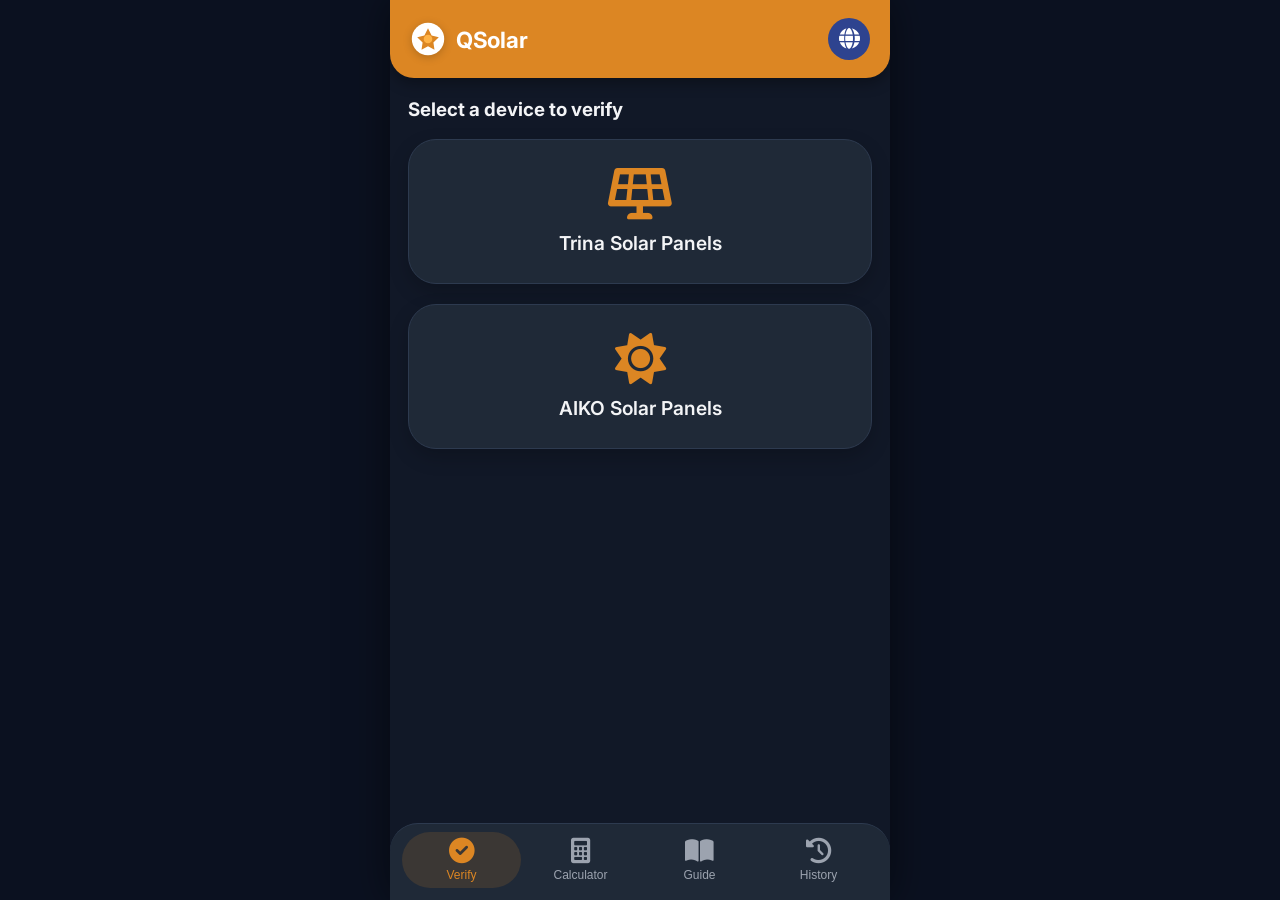
==== index.html @ fd78a42b "calc" ====
<!DOCTYPE html>
<html lang="en">
<head>
    <meta charset="UTF-8">
    <meta name="viewport" content="width=device-width, initial-scale=1.0, viewport-fit=cover, user-scalable=no">
    <title>QSolar | Solar Tools</title>
    <link rel="preconnect" href="https://fonts.googleapis.com">
    <link rel="preconnect" href="https://fonts.gstatic.com" crossorigin>
    <link href="https://fonts.googleapis.com/css2?family=Cairo:wght@400;500;600;700&family=Inter:opsz,wght@14..32,400;14..32,500;14..32,600;14..32,700&display=swap" rel="stylesheet">
    <link rel="stylesheet" href="https://cdnjs.cloudflare.com/ajax/libs/font-awesome/6.0.0-beta3/css/all.min.css">
    <style>
        * {
            margin: 0;
            padding: 0;
            box-sizing: border-box;
        }

        :root {
            --primary: #DC8623;
            --primary-dark: #b56c1c;
            --secondary: #2E438F;
            --secondary-dark: #1f2f63;
            --bg-dark: #0B1120;
            --surface: #111827;
            --surface-light: #1F2937;
            --text-primary: #F3F4F6;
            --text-secondary: #9CA3AF;
            --success: #10B981;
            --danger: #EF4444;
            --warning: #F59E0B;
            --border: #2D3A4F;
            --transition: all 0.2s ease;
        }

        body {
            font-family: 'Inter', sans-serif;
            background: var(--bg-dark);
            color: var(--text-primary);
            min-height: 100vh;
            display: flex;
            align-items: center;
            justify-content: center;
            direction: ltr;
            overflow-x: hidden;
        }

        body.rtl {
            direction: rtl;
            font-family: 'Cairo', sans-serif;
        }

        .app-container {
            width: 100%;
            max-width: 500px;
            margin: 0 auto;
            background: var(--surface);
            min-height: 100vh;
            display: flex;
            flex-direction: column;
            position: relative;
            box-shadow: 0 0 40px rgba(0,0,0,0.5);
            border-radius: 0;
            overflow-x: hidden;
        }

        .header {
            background: var(--primary);
            padding: 18px 20px;
            display: flex;
            justify-content: space-between;
            align-items: center;
            border-bottom-left-radius: 24px;
            border-bottom-right-radius: 24px;
            box-shadow: 0 6px 14px rgba(0,0,0,0.3);
        }

        .logo-area {
            display: flex;
            align-items: center;
            gap: 10px;
        }

        .logo-icon {
            width: 36px;
            height: 36px;
            background-image: url('data:image/svg+xml;utf8,<svg xmlns="http://www.w3.org/2000/svg" viewBox="0 0 100 100"><circle cx="50" cy="50" r="45" fill="%23FFFFFF"/><polygon points="50,20 60,40 80,45 65,60 68,80 50,70 32,80 35,60 20,45 40,40 50,20" fill="%23DC8623"/><circle cx="50" cy="50" r="12" fill="%23FFB347"/></svg>');
            background-size: contain;
            background-repeat: no-repeat;
            filter: drop-shadow(0 2px 4px rgba(0,0,0,0.2));
        }

        .logo-area h1 {
            font-size: 1.4rem;
            font-weight: 700;
            letter-spacing: -0.3px;
            color: white;
        }

        .lang-toggle {
            background: var(--secondary);
            border: none;
            width: 42px;
            height: 42px;
            border-radius: 30px;
            color: white;
            font-size: 1.3rem;
            cursor: pointer;
            transition: var(--transition);
        }

        .lang-toggle:active {
            transform: scale(0.96);
        }

        .main-content {
            flex: 1;
            padding: 20px 18px;
            overflow-y: auto;
            padding-bottom: 80px;
        }

        .view-wrapper {
            animation: slideIn 0.3s cubic-bezier(0.2, 0.9, 0.4, 1.1);
        }

        @keyframes slideIn {
            from {
                opacity: 0;
                transform: translateX(20px);
            }
            to {
                opacity: 1;
                transform: translateX(0);
            }
        }

        body.rtl .view-wrapper {
            animation: slideInRTL 0.3s cubic-bezier(0.2, 0.9, 0.4, 1.1);
        }

        @keyframes slideInRTL {
            from {
                opacity: 0;
                transform: translateX(-20px);
            }
            to {
                opacity: 1;
                transform: translateX(0);
            }
        }

        .bottom-nav {
            position: fixed;
            bottom: 0;
            max-width: 500px;
            width: 100%;
            background: var(--surface-light);
            display: flex;
            justify-content: space-around;
            border-top: 1px solid var(--border);
            padding: 8px 12px 12px;
            z-index: 20;
            border-radius: 28px 28px 0 0;
        }

        .nav-item {
            display: flex;
            flex-direction: column;
            align-items: center;
            gap: 4px;
            background: transparent;
            border: none;
            color: var(--text-secondary);
            font-size: 0.75rem;
            font-weight: 500;
            transition: var(--transition);
            cursor: pointer;
            padding: 6px 12px;
            border-radius: 40px;
            flex: 1;
        }

        .nav-item i {
            font-size: 1.6rem;
        }

        .nav-item.active {
            color: var(--primary);
            background: rgba(220,134,35,0.15);
        }

        .device-grid {
            display: grid;
            grid-template-columns: 1fr;
            gap: 20px;
            margin-top: 10px;
        }

        .device-card {
            background: var(--surface-light);
            border-radius: 28px;
            padding: 28px 16px;
            text-align: center;
            cursor: pointer;
            transition: transform 0.2s, background 0.2s;
            border: 1px solid var(--border);
            box-shadow: 0 8px 20px rgba(0,0,0,0.2);
        }

        .device-card i {
            font-size: 3.2rem;
            color: var(--primary);
            margin-bottom: 12px;
        }

        .device-card span {
            font-size: 1.2rem;
            font-weight: 600;
            display: block;
        }

        .device-card:active {
            transform: scale(0.97);
            background: var(--surface);
        }

        .verification-panel {
            animation: fadeSlide 0.25s ease;
        }

        .back-btn {
            background: transparent;
            border: none;
            color: var(--primary);
            font-size: 1rem;
            font-weight: 600;
            display: inline-flex;
            align-items: center;
            gap: 8px;
            margin-bottom: 20px;
            cursor: pointer;
        }

        .input-group {
            background: var(--surface-light);
            border-radius: 48px;
            padding: 4px 16px;
            display: flex;
            align-items: center;
            gap: 12px;
            margin-bottom: 20px;
            border: 1px solid var(--border);
        }

        .input-group i {
            color: var(--primary);
            font-size: 1.2rem;
        }

        .input-group input {
            background: transparent;
            border: none;
            padding: 14px 0;
            flex: 1;
            color: white;
            font-size: 1rem;
            outline: none;
        }

        .verify-btn {
            border: none;
            width: 100%;
            padding: 14px;
            border-radius: 48px;
            font-weight: bold;
            font-size: 1rem;
            color: white;
            display: flex;
            align-items: center;
            justify-content: center;
            gap: 10px;
            margin-bottom: 20px;
            cursor: pointer;
            transition: 0.2s;
            background: var(--primary);
        }

        .verify-btn:active {
            opacity: 0.8;
            transform: scale(0.98);
        }

        .result-card {
            background: var(--surface-light);
            border-radius: 28px;
            padding: 20px;
            margin-top: 20px;
            border-left: 5px solid var(--success);
            animation: successGlow 0.5s ease-out, fadeUp 0.4s cubic-bezier(0.34, 1.2, 0.64, 1);
            transform-origin: center;
        }

        @keyframes successGlow {
            0% {
                box-shadow: 0 0 0 0 rgba(16, 185, 129, 0.4);
                transform: scale(0.95);
                opacity: 0;
            }
            50% {
                box-shadow: 0 0 0 12px rgba(16, 185, 129, 0.2);
                transform: scale(1.02);
            }
            100% {
                box-shadow: 0 0 0 0 rgba(16, 185, 129, 0);
                transform: scale(1);
                opacity: 1;
            }
        }

        .result-card.warning {
            border-left-color: var(--danger);
            animation: warningShake 0.4s ease-out;
        }

        @keyframes warningShake {
            0%, 100% { transform: translateX(0); }
            25% { transform: translateX(-5px); }
            75% { transform: translateX(5px); }
        }

        .badge {
            display: flex;
            align-items: center;
            gap: 8px;
            font-weight: bold;
            margin-bottom: 12px;
            animation: badgePop 0.3s cubic-bezier(0.34, 1.2, 0.64, 1) 0.2s both;
        }

        @keyframes badgePop {
            from {
                transform: scale(0.8);
                opacity: 0;
            }
            to {
                transform: scale(1);
                opacity: 1;
            }
        }

        .info-row {
            display: flex;
            justify-content: space-between;
            margin: 8px 0;
            font-size: 0.9rem;
            animation: fadeInRow 0.3s ease-out forwards;
            opacity: 0;
            transform: translateY(5px);
        }

        .info-row:nth-child(2) { animation-delay: 0.05s; }
        .info-row:nth-child(3) { animation-delay: 0.1s; }
        .info-row:nth-child(4) { animation-delay: 0.15s; }
        .info-row:nth-child(5) { animation-delay: 0.2s; }

        @keyframes fadeInRow {
            to {
                opacity: 1;
                transform: translateY(0);
            }
        }

        .loader {
            border: 3px solid rgba(220,134,35,0.3);
            border-top: 3px solid var(--primary);
            border-radius: 50%;
            width: 24px;
            height: 24px;
            animation: spin 0.8s linear infinite;
            display: inline-block;
        }

        .toast {
            position: fixed;
            bottom: 90px;
            left: 50%;
            transform: translateX(-50%);
            background: var(--surface-light);
            backdrop-filter: blur(12px);
            color: white;
            padding: 12px 20px;
            border-radius: 60px;
            font-size: 0.85rem;
            z-index: 200;
            max-width: 85%;
            text-align: center;
            pointer-events: none;
            animation: toastSlide 0.3s ease-out;
        }

        @keyframes toastSlide {
            from {
                opacity: 0;
                transform: translateX(-50%) translateY(20px);
            }
            to {
                opacity: 1;
                transform: translateX(-50%) translateY(0);
            }
        }

        .history-list {
            display: flex;
            flex-direction: column;
            gap: 14px;
            margin-top: 15px;
        }

        .history-item {
            background: var(--surface-light);
            border-radius: 20px;
            padding: 12px 16px;
            border-right: 3px solid var(--primary);
            animation: fadeSlide 0.3s ease-out;
        }

        .history-item.failed {
            border-right-color: var(--danger);
            opacity: 0.85;
        }

        .clear-history {
            background: rgba(239,68,68,0.2);
            border: 1px solid var(--danger);
            color: var(--danger);
            padding: 10px;
            border-radius: 40px;
            width: 100%;
            margin-top: 20px;
            font-weight: bold;
            cursor: pointer;
        }

        .guide-placeholder {
            text-align: center;
            padding: 40px 20px;
            background: var(--surface-light);
            border-radius: 32px;
        }

        .calculator-placeholder {
            text-align: center;
            padding: 40px 20px;
            background: var(--surface-light);
            border-radius: 32px;
        }

        @keyframes spin { to { transform: rotate(360deg); } }
        @keyframes fadeSlide { from { opacity: 0; transform: translateY(8px); } to { opacity: 1; transform: translateY(0); } }
        @keyframes fadeUp { from { opacity: 0; transform: translateY(12px); } to { opacity: 1; transform: translateY(0); } }

        body.rtl .info-row { flex-direction: row-reverse; }
        body.rtl .back-btn i { transform: rotate(180deg); }
        .hidden { display: none; }
        
        .processing-overlay {
            position: absolute;
            top: 0;
            left: 0;
            right: 0;
            bottom: 0;
            background: rgba(0,0,0,0.7);
            display: flex;
            align-items: center;
            justify-content: center;
            z-index: 1002;
            flex-direction: column;
            gap: 15px;
        }
        
        .processing-spinner {
            width: 50px;
            height: 50px;
            border: 4px solid var(--primary);
            border-top-color: transparent;
            border-radius: 50%;
            animation: spin 0.8s linear infinite;
        }
        
        .paste-hint {
            font-size: 0.7rem;
            color: var(--text-secondary);
            text-align: center;
            margin-top: 8px;
            margin-bottom: 16px;
        }
    </style>
</head>
<body>
<div class="app-container" id="appContainer">
    <div class="header">
        <div class="logo-area">
            <div class="logo-icon"></div>
            <h1 id="appTitle">SolarEco</h1>
        </div>
        <button class="lang-toggle" id="langToggleBtn"><i class="fas fa-globe"></i></button>
    </div>
    <div class="main-content" id="mainContent">
        <div id="dynamicView" class="view-wrapper"></div>
    </div>
    <div class="bottom-nav" id="bottomNav"></div>
</div>
<script>
    (function(){
        // ==================== TRANSLATIONS (AR/EN) ====================
        const translations = {
            ar: {
                appName: "كيو سولار",
                tabs: [
                    { id: "verify", name: "التحقق", icon: "fas fa-check-circle" },
                    { id: "calculator", name: "الحاسبة", icon: "fas fa-calculator" },
                    { id: "guide", name: "الدليل", icon: "fas fa-book-open" },
                    { id: "history", name: "السجل", icon: "fas fa-history" }
                ],
                devices: [
                    { id: "trina", name: "ألواح ترينا", icon: "fas fa-solar-panel" },
                    { id: "aiko", name: "ألواح AIKO", icon: "fas fa-sun" }
                ],
                backBtn: "رجوع",
                snPlaceholder: "أدخل الرقم التسلسلي / Lot ID",
                verifyButton: "تحقق",
                successMessageTrina: "✓ اللوح أصلي ومعتمد من ترينا",
                successMessageAiko: "✓ اللوح أصلي ومعتمد من AIKO",
                fakeWarningTrina: "⚠ تحذير: هذا اللوح غير أصلي أو غير تابع لشركة ترينا",
                fakeWarningAiko: "⚠ تحذير: هذا اللوح غير أصلي أو غير تابع لشركة AIKO",
                error500: "تم إرسال طلبات كثيرة متتابعة، يرجى المحاولة بعد دقيقة",
                networkError: "حدث خطأ في الاتصال، يرجى المحاولة مرة أخرى",
                loading: "جار التحقق...",
                serialRequired: "الرجاء إدخال الرقم التسلسلي",
                historyEmpty: "لا توجد عمليات تحقق بعد",
                clearHistory: "مسح السجل",
                moduleType: "نوع الوحدة",
                grade: "الدرجة",
                queryTime: "وقت الاستعلام",
                serialNo: "الرقم التسلسلي",
                calculatorMsg: "أداة ذكية لتصميم نظامك الشمسي. اختر أجهزتك، حدد أوقات التشغيل، واحصل على الخيار الصحيح.",
                guideMsg: "📘 دليل الطاقة الشمسية: نصائح حول تركيب الألواح وصيانتها ومطابقة المحولات",
                deviceSelectTitle: "اختر جهازاً للتحقق",
                statusFailed: "❌ غير معتمد",
                statusSuccess: "✓ معتمد",
                pasteHint: "يمكنك لصق الرقم التسلسلي (SN / Lot ID) من الحافظة",
                pmax: "الاستطاعة القصوى (W)",
                voc: "جهد الدائرة المفتوحة (V)",
                isc: "تيار القصر (A)",
                vmp: "جهد القدرة القصوى (V)",
                imp: "تيار القدرة القصوى (A)"
            },
            en: {
                appName: "QSolar",
                tabs: [
                    { id: "verify", name: "Verify", icon: "fas fa-check-circle" },
                    { id: "calculator", name: "Calculator", icon: "fas fa-calculator" },
                    { id: "guide", name: "Guide", icon: "fas fa-book-open" },
                    { id: "history", name: "History", icon: "fas fa-history" }
                ],
                devices: [
                    { id: "trina", name: "Trina Solar Panels", icon: "fas fa-solar-panel" },
                    { id: "aiko", name: "AIKO Solar Panels", icon: "fas fa-sun" }
                ],
                backBtn: "Back",
                snPlaceholder: "Enter Serial Number / Lot ID",
                verifyButton: "Verify",
                successMessageTrina: "✓ Panel is genuine & certified by Trina Solar",
                successMessageAiko: "✓ Panel is genuine & certified by AIKO",
                fakeWarningTrina: "⚠ Warning: This panel is not genuine or not from Trina Solar",
                fakeWarningAiko: "⚠ Warning: This panel is not genuine or not from AIKO",
                error500: "Too many requests, please try again after a minute",
                networkError: "Connection error, please try again",
                loading: "Verifying...",
                serialRequired: "Please enter serial number / Lot ID",
                historyEmpty: "No verification records yet",
                clearHistory: "Clear History",
                moduleType: "Module Type",
                grade: "Grade",
                queryTime: "Query Time",
                serialNo: "Serial No.",
                calculatorMsg: "A smart tool to design your solar system. Choose your devices, set operation times, and get the right solution.",
                guideMsg: "📘 Solar Guide: Installation tips, inverter matching & maintenance",
                deviceSelectTitle: "Select a device to verify",
                statusFailed: "❌ Not Certified",
                statusSuccess: "✓ Certified",
                pasteHint: "You can paste the serial number (SN / Lot ID) from clipboard",
                pmax: "Max Power (W)",
                voc: "Open Circuit Voltage (V)",
                isc: "Short Circuit Current (A)",
                vmp: "Voltage at Pmax (V)",
                imp: "Current at Pmax (A)"
            }
        };

        const tabsConfig = [
            { id: "verify", icon: "fas fa-check-circle", nameAr: "التحقق", nameEn: "Verify" },
            { id: "calculator", icon: "fas fa-calculator", nameAr: "الحاسبة", nameEn: "Calculator" },
            { id: "guide", icon: "fas fa-book-open", nameAr: "الدليل", nameEn: "Guide" },
            { id: "history", icon: "fas fa-history", nameAr: "السجل", nameEn: "History" }
        ];

        const devicesList = [
            { id: "trina", icon: "fas fa-solar-panel", nameAr: "ألواح ترينا", nameEn: "Trina Solar Panels", apiType: "trina" },
            { id: "aiko", icon: "fas fa-sun", nameAr: "ألواح AIKO", nameEn: "AIKO Solar Panels", apiType: "aiko" }
        ];

        let currentLang = "ar";
        let activeTab = "verify";
        let currentDeviceContext = null; // 'trina' or 'aiko'
        let trinaViewState = "deviceList"; // for trina legacy, but we use generic deviceContext now
        let touchStartX = 0;
        let touchEndX = 0;

        function isEmptyValue(value) {
            if(value === null || value === undefined) return true;
            if(typeof value === 'string' && value.trim() === '') return true;
            return false;
        }

        function getLangFromBrowser() {
            const browserLang = navigator.language || navigator.userLanguage;
            if(browserLang.startsWith('ar')) return "ar";
            return "en";
        }

        function loadStoredLang() {
            const stored = localStorage.getItem("app_lang");
            if(stored === "ar" || stored === "en") return stored;
            return getLangFromBrowser();
        }

        function applyDirection() {
            const isRtl = currentLang === "ar";
            document.body.classList.toggle("rtl", isRtl);
            const container = document.getElementById("appContainer");
            if(container) container.style.direction = isRtl ? "rtl" : "ltr";
        }

        function t(key) {
            const dict = translations[currentLang];
            if(!dict) return key;
            return dict[key] || key;
        }

        function updateUITexts() {
            document.getElementById("appTitle").innerText = t("appName");
            renderBottomNav();
            renderCurrentView();
        }

        function switchTabWithAnimation(newTabId) {
            if(newTabId === activeTab) return;
            const viewWrapper = document.querySelector('.view-wrapper');
            if(viewWrapper) {
                viewWrapper.style.animation = 'none';
                viewWrapper.offsetHeight;
                viewWrapper.style.animation = 'slideIn 0.3s cubic-bezier(0.2, 0.9, 0.4, 1.1)';
                if(currentLang === 'ar') {
                    viewWrapper.style.animation = 'slideInRTL 0.3s cubic-bezier(0.2, 0.9, 0.4, 1.1)';
                }
            }
            activeTab = newTabId;
            if(activeTab === "verify") currentDeviceContext = null;
            renderCurrentView();
            renderBottomNav();
        }

        function renderBottomNav() {
            const navContainer = document.getElementById("bottomNav");
            if(!navContainer) return;
            navContainer.innerHTML = "";
            tabsConfig.forEach(tab => {
                const btn = document.createElement("button");
                btn.className = `nav-item ${activeTab === tab.id ? 'active' : ''}`;
                const label = currentLang === "ar" ? tab.nameAr : tab.nameEn;
                btn.innerHTML = `<i class="${tab.icon}"></i><span>${label}</span>`;
                btn.onclick = () => switchTabWithAnimation(tab.id);
                navContainer.appendChild(btn);
            });
        }

        function initSwipeDetection() {
            const mainContent = document.getElementById("mainContent");
            mainContent.addEventListener('touchstart', (e) => {
                touchStartX = e.changedTouches[0].screenX;
            });
            mainContent.addEventListener('touchend', (e) => {
                touchEndX = e.changedTouches[0].screenX;
                const swipeDistance = touchEndX - touchStartX;
                const minSwipeDistance = 50;
                if(Math.abs(swipeDistance) < minSwipeDistance) return;
                const currentIndex = tabsConfig.findIndex(t => t.id === activeTab);
                if(swipeDistance < 0 && currentIndex > 0) {
                    switchTabWithAnimation(tabsConfig[currentIndex - 1].id);
                } else if(swipeDistance > 0 && currentIndex < tabsConfig.length - 1) {
                    switchTabWithAnimation(tabsConfig[currentIndex + 1].id);
                }
            });
        }

        function showToast(message, duration = 3000) {
            let toast = document.querySelector(".toast");
            if(toast) toast.remove();
            const div = document.createElement("div");
            div.className = "toast";
            div.innerText = message;
            document.body.appendChild(div);
            setTimeout(() => div.remove(), duration);
        }

        // ========== AIKO VERIFICATION API ==========
        async function performAikoVerification(lotId) {
            if(!lotId || lotId.trim() === "") {
                showToast(t("serialRequired"));
                return null;
            }
            const resultContainer = document.getElementById("aikoResultArea");
            if(resultContainer) resultContainer.innerHTML = `<div style="text-align:center; padding:20px;"><div class="loader"></div><p>${t("loading")}</p></div>`;
            
            let verificationRecord = {
                deviceType: "AIKO",
                serialNo: lotId.trim(),
                timestamp: Date.now(),
                status: "failed",
                moduleType: null,
                grade: null,
                queryTime: null,
                errorMessage: null,
                extraData: null
            };
            
            try {
                const url = 'https://verify.aikosolar.com/verify/component/getInfo';
                const response = await fetch(url, {
                    method: 'POST',
                    headers: { 'Content-Type': 'application/json' },
                    body: JSON.stringify({ lotId: lotId.trim() })
                });
                
                if(!response.ok) {
                    throw new Error(`HTTP ${response.status}`);
                }
                
                const result = await response.json();
                
                // Success case: code === '200' and data is not null (has componentModel)
                if(result.code === '200' && result.data && result.data.componentModel) {
                    const data = result.data;
                    verificationRecord.status = "success";
                    verificationRecord.moduleType = data.componentModel;
                    verificationRecord.grade = data.grade;
                    verificationRecord.queryTime = new Date().toISOString();
                    verificationRecord.extraData = {
                        pmax: data.pmax,
                        voc: data.voc,
                        isc: data.isc,
                        vmp: data.vmp,
                        imp: data.imp
                    };
                    
                    let extraRows = '';
                    if(data.pmax) extraRows += `<div class="info-row"><span>${t("pmax")}:</span><span>${data.pmax} Wp</span></div>`;
                    if(data.voc) extraRows += `<div class="info-row"><span>${t("voc")}:</span><span>${data.voc} V</span></div>`;
                    if(data.isc) extraRows += `<div class="info-row"><span>${t("isc")}:</span><span>${data.isc} A</span></div>`;
                    if(data.vmp) extraRows += `<div class="info-row"><span>${t("vmp")}:</span><span>${data.vmp} V</span></div>`;
                    if(data.imp) extraRows += `<div class="info-row"><span>${t("imp")}:</span><span>${data.imp} A</span></div>`;
                    
                    const successHtml = `
                        <div class="result-card" style="direction: ${currentLang === 'ar' ? 'rtl' : 'ltr'};">
                            <div class="badge"><i class="fas fa-check-circle" style="color:#10B981;"></i> ${t("successMessageAiko")}</div>
                            <div class="info-row"><span>${t("serialNo")}:</span><span>${lotId.trim()}</span></div>
                            <div class="info-row"><span>${t("moduleType")}:</span><span>${data.componentModel}</span></div>
                            <div class="info-row"><span>${t("grade")}:</span><span>${data.grade || '—'}</span></div>
                            ${extraRows}
                            <div class="info-row"><span>${t("queryTime")}:</span><span>${new Date().toLocaleString()}</span></div>
                        </div>
                    `;
                    if(resultContainer) resultContainer.innerHTML = successHtml;
                    saveToHistory(verificationRecord);
                    return verificationRecord;
                } 
                else {
                    // data is null or code not 200 → fake panel
                    verificationRecord.errorMessage = t("fakeWarningAiko");
                    if(resultContainer) resultContainer.innerHTML = `<div class="result-card warning"><div class="badge"><i class="fas fa-skull-crosswalk"></i> ${t("fakeWarningAiko")}</div></div>`;
                    showToast(t("fakeWarningAiko"));
                    saveToHistory(verificationRecord);
                    return verificationRecord;
                }
            } catch(err) {
                console.error("AIKO verify error", err);
                verificationRecord.errorMessage = t("networkError");
                if(resultContainer) resultContainer.innerHTML = `<div class="result-card warning"><div class="badge"><i class="fas fa-wifi"></i> ${t("networkError")}</div></div>`;
                showToast(t("networkError"));
                saveToHistory(verificationRecord);
                return verificationRecord;
            }
        }
        
        // ========== TRINA VERIFICATION (existing) ==========
        async function performTrinaVerification(sn) {
            if(!sn || sn.trim() === "") {
                showToast(t("serialRequired"));
                return;
            }
            const resultContainer = document.getElementById("trinaResultArea");
            if(resultContainer) resultContainer.innerHTML = `<div style="text-align:center; padding:20px;"><div class="loader"></div><p>${t("loading")}</p></div>`;
            
            let verificationRecord = {
                deviceType: "Trina",
                serialNo: sn.trim(),
                timestamp: Date.now(),
                status: "failed",
                moduleType: null,
                grade: null,
                queryTime: null,
                errorMessage: null
            };
            
            try {
                const response = await fetch(`https://customerserviceapi.trinasolar.com/recaptcha/mes/module/query?sn=${encodeURIComponent(sn)}`);
                if(response.status === 500) {
                    verificationRecord.errorMessage = t("error500");
                    if(resultContainer) resultContainer.innerHTML = `<div class="result-card warning"><div class="badge"><i class="fas fa-exclamation-triangle"></i> ${t("error500")}</div></div>`;
                    showToast(t("error500"));
                    saveToHistory(verificationRecord);
                    return;
                }
                const d = await response.json();
                const data = d.data && d.data[0] ? d.data[0] : {};
                
                if(d.code!==200){
                   verificationRecord.errorMessage = t("networkError");
                    if(resultContainer) resultContainer.innerHTML = `<div class="result-card warning"><div class="badge"><i class="fas fa-wifi"></i> ${t("networkError")}</div></div>`;
                    showToast(t("networkError"));
                    saveToHistory(verificationRecord); 
                    return;
                }
                
                if(d.code === 200 && (!isEmptyValue(data.grade) || !isEmptyValue(data.moduleType))) {
                    verificationRecord.status = "success";
                    verificationRecord.moduleType = data.moduleType;
                    verificationRecord.grade = data.grade;
                    verificationRecord.queryTime = data.queryTime || new Date().toISOString();
                    verificationRecord.serialNo = data.serialNo || sn;
                    
                    const successHtml = `
                        <div class="result-card" style="direction: ${currentLang === 'ar' ? 'rtl' : 'ltr'};">
                            <div class="badge"><i class="fas fa-check-circle" style="color:#10B981;"></i> ${t("successMessageTrina")}</div>
                            <div class="info-row"><span>${t("serialNo")}:</span><span>${data.serialNo || sn}</span></div>
                            <div class="info-row"><span>${t("moduleType")}:</span><span>${data.moduleType}</span></div>
                            <div class="info-row"><span>${t("grade")}:</span><span>${data.grade}</span></div>
                            <div class="info-row"><span>${t("queryTime")}:</span><span>${data.queryTime || new Date().toLocaleString()}</span></div>
                        </div>
                    `;
                    if(resultContainer) resultContainer.innerHTML = successHtml;
                } 
                else {
                    verificationRecord.errorMessage = t("fakeWarningTrina");
                    if(resultContainer) resultContainer.innerHTML = `<div class="result-card warning"><div class="badge"><i class="fas fa-skull-crosswalk"></i> ${t("fakeWarningTrina")}</div></div>`;
                    showToast(t("fakeWarningTrina"));
                }
                saveToHistory(verificationRecord);
            } catch(err) {
                verificationRecord.errorMessage = t("networkError");
                if(resultContainer) resultContainer.innerHTML = `<div class="result-card warning"><div class="badge"><i class="fas fa-wifi"></i> ${t("networkError")}</div></div>`;
                showToast(t("networkError"));
                saveToHistory(verificationRecord);
            }
        }
        
        // Generic handler based on device context
        function handleVerification(deviceId, inputValue) {
            if(deviceId === "trina") {
                performTrinaVerification(inputValue);
            } else if(deviceId === "aiko") {
                performAikoVerification(inputValue);
            }
        }
        
        function saveToHistory(record) {
            let history = JSON.parse(localStorage.getItem("solar_history") || "[]");
            history.unshift(record);
            if(history.length > 20) history = history.slice(0,20);
            localStorage.setItem("solar_history", JSON.stringify(history));
        }

        function renderHistoryView(container) {
            let history = JSON.parse(localStorage.getItem("solar_history") || "[]");
            let html = `<h3>${currentLang === 'ar' ? 'سجل التحقق' : 'Verification History'}</h3>`;
            if(history.length === 0) {
                html += `<div class="guide-placeholder" style="margin-top:20px;"><i class="fas fa-database"></i><p>${t("historyEmpty")}</p></div>`;
            } else {
                html += `<div class="history-list">`;
                history.forEach(item => {
                    const date = new Date(item.timestamp).toLocaleString(currentLang === 'ar' ? 'ar-EG' : 'en-US');
                    const isSuccess = item.status === "success";
                    const statusText = isSuccess ? t("statusSuccess") : t("statusFailed");
                    const statusIcon = isSuccess ? '<i class="fas fa-check-circle" style="color:var(--success);"></i>' : '<i class="fas fa-times-circle" style="color:var(--danger);"></i>';
                    const failedClass = isSuccess ? '' : 'failed';
                    
                    html += `
                        <div class="history-item ${failedClass}">
                            <div>${statusIcon} <strong>${item.deviceType}</strong> <span style="float: ${currentLang === 'ar' ? 'left' : 'right'};">${statusText}</span></div>
                            <div><small>${t("serialNo")}: ${item.serialNo}</small></div>
                            ${item.moduleType ? `<div><small>${t("moduleType")}: ${item.moduleType}</small></div>` : ''}
                            ${item.grade ? `<div><small>${t("grade")}: ${item.grade}</small></div>` : ''}
                            ${item.errorMessage ? `<div><small style="color:var(--danger);">${item.errorMessage}</small></div>` : ''}
                            <div><small>${date}</small></div>
                        </div>
                    `;
                });
                html += `</div><button id="clearHistoryBtn" class="clear-history"><i class="fas fa-trash-alt"></i> ${t("clearHistory")}</button>`;
            }
            container.innerHTML = html;
            const clearBtn = document.getElementById("clearHistoryBtn");
            if(clearBtn) clearBtn.addEventListener("click", () => {
                localStorage.removeItem("solar_history");
                renderHistoryView(container);
                showToast(currentLang === "ar" ? "تم مسح السجل" : "History cleared");
            });
        }
        
        function renderDeviceList(container) {
            const title = t("deviceSelectTitle");
            let html = `<h3 style="margin-bottom: 18px;">${title}</h3><div class="device-grid">`;
            devicesList.forEach(dev => {
                const devName = currentLang === "ar" ? dev.nameAr : dev.nameEn;
                html += `
                    <div class="device-card" data-device="${dev.id}">
                        <i class="${dev.icon}"></i>
                        <span>${devName}</span>
                    </div>
                `;
            });
            html += `</div>`;
            container.innerHTML = html;
            container.querySelectorAll(".device-card").forEach(card => {
                card.addEventListener("click", (e) => {
                    const deviceId = card.getAttribute("data-device");
                    if(deviceId === "trina" || deviceId === "aiko") {
                        currentDeviceContext = deviceId;
                        renderVerificationForm(container, deviceId);
                    } else {
                        showToast("Coming soon", 1200);
                    }
                });
            });
        }
        
        function renderVerificationForm(container, deviceId) {
            const isTrina = deviceId === "trina";
            const deviceName = isTrina ? (currentLang === "ar" ? "ترينا" : "Trina") : "AIKO";
            const placeholderHint = t("snPlaceholder");
            const formHtml = `
                <button class="back-btn" id="backToDevicesBtn"><i class="fas fa-arrow-left"></i> ${t("backBtn")}</button>
                <div class="verification-panel">
                    <div class="input-group">
                        <i class="fas fa-barcode"></i>
                        <input type="text" id="serialNumberInput" placeholder="${placeholderHint}" autocomplete="off">
                    </div>
                    <div class="paste-hint"><i class="fas fa-paste"></i> ${t("pasteHint")}</div>
                    <button class="verify-btn" id="manualVerifyBtn"><i class="fas fa-shield-alt"></i> ${t("verifyButton")}</button>
                    <div id="${deviceId}ResultArea"></div>
                </div>
            `;
            container.innerHTML = formHtml;
            document.getElementById("backToDevicesBtn").addEventListener("click", () => {
                currentDeviceContext = null;
                renderCurrentView();
            });
            const snInput = document.getElementById("serialNumberInput");
            document.getElementById("manualVerifyBtn").addEventListener("click", () => {
                const val = snInput.value.trim();
                if(!val) { showToast(t("serialRequired")); return; }
                handleVerification(deviceId, val);
            });
            snInput.addEventListener("paste", () => { /* just for UX, no auto verify */ });
        }
        
        function renderCurrentView() {
            const viewContainer = document.getElementById("dynamicView");
            if(!viewContainer) return;
            viewContainer.classList.add('view-wrapper');
            if(activeTab === "verify") {
                if(currentDeviceContext) {
                    renderVerificationForm(viewContainer, currentDeviceContext);
                } else {
                    renderDeviceList(viewContainer);
                }
            } else if(activeTab === "calculator") {
                viewContainer.innerHTML = `
                 <a href="solar-designer.html" class="btn-primary" style="display: inline-block; padding: 14px 32px; text-decoration: none; color:unset; ">
                <div class="calculator-placeholder"><i class="fas fa-calculator" style="font-size: 48px; color: var(--primary); margin-bottom: 16px; display: block;"></i><p style="font-size:16px">${t("calculatorMsg")}</p>
                    </div></a>`;
            } else if(activeTab === "guide") {
                viewContainer.innerHTML = `<div class="guide-placeholder"><i class="fas fa-leaf" style="font-size: 48px; color: var(--primary); margin-bottom: 16px;"></i><p>${t("guideMsg")}</p><p style="margin-top:12px; font-size:0.85rem;">🔋 Trina Solar | AIKO | Longi references</p></div>`;
            } else if(activeTab === "history") {
                renderHistoryView(viewContainer);
            }
        }
        
        function setLanguage(lang) {
            currentLang = lang;
            localStorage.setItem("app_lang", lang);
            applyDirection();
            updateUITexts();
        }
        
        document.getElementById("langToggleBtn").addEventListener("click", () => {
            const newLang = currentLang === "ar" ? "en" : "ar";
            setLanguage(newLang);
        });
        
        currentLang = loadStoredLang();
        applyDirection();
        renderBottomNav();
        renderCurrentView();
        setLanguage(currentLang);
        initSwipeDetection();
    })();
</script>
</body>
</html>
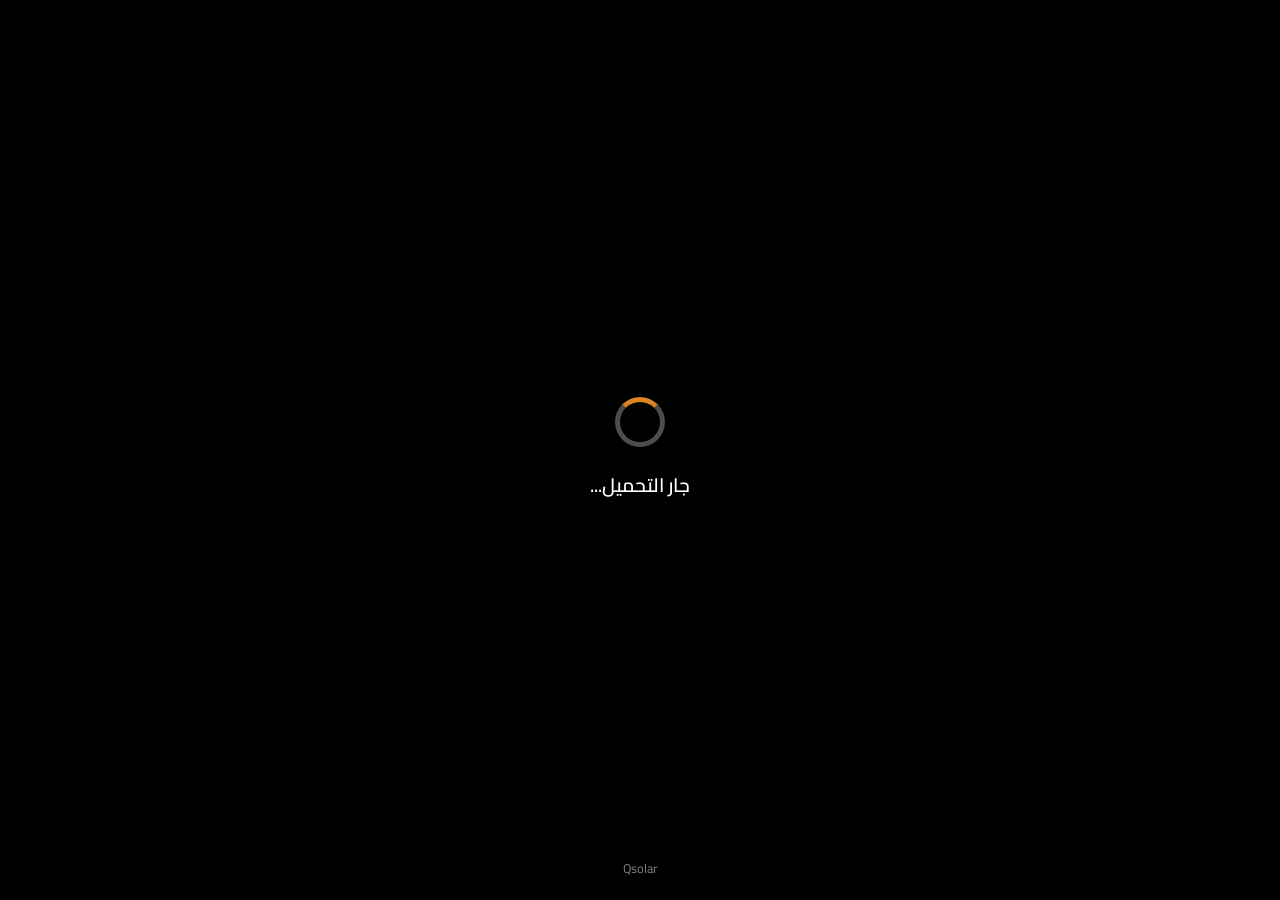
==== commit 3264ee1b: "pwa" ====
--- a/index.html
+++ b/index.html
@@ -1,13 +1,10 @@
 <!DOCTYPE html>
-<html lang="en">
+<html lang="ar" dir="rtl">
 <head>
     <meta charset="UTF-8">
-    <meta name="viewport" content="width=device-width, initial-scale=1.0, viewport-fit=cover, user-scalable=no">
-    <title>QSolar | Solar Tools</title>
-    <link rel="preconnect" href="https://fonts.googleapis.com">
-    <link rel="preconnect" href="https://fonts.gstatic.com" crossorigin>
-    <link href="https://fonts.googleapis.com/css2?family=Cairo:wght@400;500;600;700&family=Inter:opsz,wght@14..32,400;14..32,500;14..32,600;14..32,700&display=swap" rel="stylesheet">
-    <link rel="stylesheet" href="https://cdnjs.cloudflare.com/ajax/libs/font-awesome/6.0.0-beta3/css/all.min.css">
+    <meta name="viewport" content="width=device-width, initial-scale=1.0, maximum-scale=1.0, user-scalable=no">
+    <title>QSolar</title>
+    <link rel="icon" type="image/x-icon" href="/1774361357592.png">
     <style>
         * {
             margin: 0;
@@ -15,1016 +12,370 @@
             box-sizing: border-box;
         }
 
-        :root {
-            --primary: #DC8623;
-            --primary-dark: #b56c1c;
-            --secondary: #2E438F;
-            --secondary-dark: #1f2f63;
-            --bg-dark: #0B1120;
-            --surface: #111827;
-            --surface-light: #1F2937;
-            --text-primary: #F3F4F6;
-            --text-secondary: #9CA3AF;
-            --success: #10B981;
-            --danger: #EF4444;
-            --warning: #F59E0B;
-            --border: #2D3A4F;
-            --transition: all 0.2s ease;
-        }
-
         body {
-            font-family: 'Inter', sans-serif;
-            background: var(--bg-dark);
-            color: var(--text-primary);
-            min-height: 100vh;
-            display: flex;
-            align-items: center;
-            justify-content: center;
-            direction: ltr;
-            overflow-x: hidden;
-        }
-
-        body.rtl {
-            direction: rtl;
-            font-family: 'Cairo', sans-serif;
-        }
-
-        .app-container {
-            width: 100%;
-            max-width: 500px;
-            margin: 0 auto;
-            background: var(--surface);
-            min-height: 100vh;
-            display: flex;
-            flex-direction: column;
-            position: relative;
-            box-shadow: 0 0 40px rgba(0,0,0,0.5);
-            border-radius: 0;
-            overflow-x: hidden;
-        }
-
-        .header {
-            background: var(--primary);
-            padding: 18px 20px;
-            display: flex;
-            justify-content: space-between;
-            align-items: center;
-            border-bottom-left-radius: 24px;
-            border-bottom-right-radius: 24px;
-            box-shadow: 0 6px 14px rgba(0,0,0,0.3);
-        }
-
-        .logo-area {
-            display: flex;
-            align-items: center;
-            gap: 10px;
-        }
-
-        .logo-icon {
-            width: 36px;
-            height: 36px;
-            background-image: url('data:image/svg+xml;utf8,<svg xmlns="http://www.w3.org/2000/svg" viewBox="0 0 100 100"><circle cx="50" cy="50" r="45" fill="%23FFFFFF"/><polygon points="50,20 60,40 80,45 65,60 68,80 50,70 32,80 35,60 20,45 40,40 50,20" fill="%23DC8623"/><circle cx="50" cy="50" r="12" fill="%23FFB347"/></svg>');
-            background-size: contain;
-            background-repeat: no-repeat;
-            filter: drop-shadow(0 2px 4px rgba(0,0,0,0.2));
-        }
-
-        .logo-area h1 {
-            font-size: 1.4rem;
-            font-weight: 700;
-            letter-spacing: -0.3px;
-            color: white;
-        }
-
-        .lang-toggle {
-            background: var(--secondary);
-            border: none;
-            width: 42px;
-            height: 42px;
-            border-radius: 30px;
-            color: white;
-            font-size: 1.3rem;
-            cursor: pointer;
-            transition: var(--transition);
-        }
-
-        .lang-toggle:active {
-            transform: scale(0.96);
-        }
-
-        .main-content {
-            flex: 1;
-            padding: 20px 18px;
-            overflow-y: auto;
-            padding-bottom: 80px;
-        }
-
-        .view-wrapper {
-            animation: slideIn 0.3s cubic-bezier(0.2, 0.9, 0.4, 1.1);
-        }
-
-        @keyframes slideIn {
-            from {
-                opacity: 0;
-                transform: translateX(20px);
-            }
-            to {
-                opacity: 1;
-                transform: translateX(0);
-            }
-        }
-
-        body.rtl .view-wrapper {
-            animation: slideInRTL 0.3s cubic-bezier(0.2, 0.9, 0.4, 1.1);
-        }
-
-        @keyframes slideInRTL {
-            from {
-                opacity: 0;
-                transform: translateX(-20px);
-            }
-            to {
-                opacity: 1;
-                transform: translateX(0);
-            }
-        }
-
-        .bottom-nav {
+            background-color: #1f2f63;
+            overflow: hidden;
+            width: 100vw;
+            height: 100vh;
             position: fixed;
-            bottom: 0;
-            max-width: 500px;
-            width: 100%;
-            background: var(--surface-light);
-            display: flex;
-            justify-content: space-around;
-            border-top: 1px solid var(--border);
-            padding: 8px 12px 12px;
-            z-index: 20;
-            border-radius: 28px 28px 0 0;
-        }
-
-        .nav-item {
-            display: flex;
-            flex-direction: column;
-            align-items: center;
-            gap: 4px;
-            background: transparent;
-            border: none;
-            color: var(--text-secondary);
-            font-size: 0.75rem;
-            font-weight: 500;
-            transition: var(--transition);
-            cursor: pointer;
-            padding: 6px 12px;
-            border-radius: 40px;
-            flex: 1;
-        }
-
-        .nav-item i {
-            font-size: 1.6rem;
-        }
-
-        .nav-item.active {
-            color: var(--primary);
-            background: rgba(220,134,35,0.15);
-        }
-
-        .device-grid {
-            display: grid;
-            grid-template-columns: 1fr;
-            gap: 20px;
-            margin-top: 10px;
-        }
-
-        .device-card {
-            background: var(--surface-light);
-            border-radius: 28px;
-            padding: 28px 16px;
-            text-align: center;
-            cursor: pointer;
-            transition: transform 0.2s, background 0.2s;
-            border: 1px solid var(--border);
-            box-shadow: 0 8px 20px rgba(0,0,0,0.2);
-        }
-
-        .device-card i {
-            font-size: 3.2rem;
-            color: var(--primary);
-            margin-bottom: 12px;
-        }
-
-        .device-card span {
-            font-size: 1.2rem;
-            font-weight: 600;
-            display: block;
-        }
-
-        .device-card:active {
-            transform: scale(0.97);
-            background: var(--surface);
-        }
-
-        .verification-panel {
-            animation: fadeSlide 0.25s ease;
-        }
-
-        .back-btn {
-            background: transparent;
-            border: none;
-            color: var(--primary);
-            font-size: 1rem;
-            font-weight: 600;
-            display: inline-flex;
-            align-items: center;
-            gap: 8px;
-            margin-bottom: 20px;
-            cursor: pointer;
-        }
-
-        .input-group {
-            background: var(--surface-light);
-            border-radius: 48px;
-            padding: 4px 16px;
-            display: flex;
-            align-items: center;
-            gap: 12px;
-            margin-bottom: 20px;
-            border: 1px solid var(--border);
-        }
-
-        .input-group i {
-            color: var(--primary);
-            font-size: 1.2rem;
-        }
-
-        .input-group input {
-            background: transparent;
-            border: none;
-            padding: 14px 0;
-            flex: 1;
-            color: white;
-            font-size: 1rem;
-            outline: none;
-        }
-
-        .verify-btn {
-            border: none;
-            width: 100%;
-            padding: 14px;
-            border-radius: 48px;
-            font-weight: bold;
-            font-size: 1rem;
-            color: white;
-            display: flex;
-            align-items: center;
-            justify-content: center;
-            gap: 10px;
-            margin-bottom: 20px;
-            cursor: pointer;
-            transition: 0.2s;
-            background: var(--primary);
-        }
-
-        .verify-btn:active {
-            opacity: 0.8;
-            transform: scale(0.98);
-        }
-
-        .result-card {
-            background: var(--surface-light);
-            border-radius: 28px;
-            padding: 20px;
-            margin-top: 20px;
-            border-left: 5px solid var(--success);
-            animation: successGlow 0.5s ease-out, fadeUp 0.4s cubic-bezier(0.34, 1.2, 0.64, 1);
-            transform-origin: center;
-        }
-
-        @keyframes successGlow {
-            0% {
-                box-shadow: 0 0 0 0 rgba(16, 185, 129, 0.4);
-                transform: scale(0.95);
-                opacity: 0;
-            }
-            50% {
-                box-shadow: 0 0 0 12px rgba(16, 185, 129, 0.2);
-                transform: scale(1.02);
-            }
-            100% {
-                box-shadow: 0 0 0 0 rgba(16, 185, 129, 0);
-                transform: scale(1);
-                opacity: 1;
-            }
-        }
-
-        .result-card.warning {
-            border-left-color: var(--danger);
-            animation: warningShake 0.4s ease-out;
-        }
-
-        @keyframes warningShake {
-            0%, 100% { transform: translateX(0); }
-            25% { transform: translateX(-5px); }
-            75% { transform: translateX(5px); }
-        }
-
-        .badge {
-            display: flex;
-            align-items: center;
-            gap: 8px;
-            font-weight: bold;
-            margin-bottom: 12px;
-            animation: badgePop 0.3s cubic-bezier(0.34, 1.2, 0.64, 1) 0.2s both;
-        }
-
-        @keyframes badgePop {
-            from {
-                transform: scale(0.8);
-                opacity: 0;
-            }
-            to {
-                transform: scale(1);
-                opacity: 1;
-            }
-        }
-
-        .info-row {
-            display: flex;
-            justify-content: space-between;
-            margin: 8px 0;
-            font-size: 0.9rem;
-            animation: fadeInRow 0.3s ease-out forwards;
-            opacity: 0;
-            transform: translateY(5px);
-        }
-
-        .info-row:nth-child(2) { animation-delay: 0.05s; }
-        .info-row:nth-child(3) { animation-delay: 0.1s; }
-        .info-row:nth-child(4) { animation-delay: 0.15s; }
-        .info-row:nth-child(5) { animation-delay: 0.2s; }
-
-        @keyframes fadeInRow {
-            to {
-                opacity: 1;
-                transform: translateY(0);
-            }
-        }
-
-        .loader {
-            border: 3px solid rgba(220,134,35,0.3);
-            border-top: 3px solid var(--primary);
-            border-radius: 50%;
-            width: 24px;
-            height: 24px;
-            animation: spin 0.8s linear infinite;
-            display: inline-block;
-        }
-
-        .toast {
-            position: fixed;
-            bottom: 90px;
-            left: 50%;
-            transform: translateX(-50%);
-            background: var(--surface-light);
-            backdrop-filter: blur(12px);
-            color: white;
-            padding: 12px 20px;
-            border-radius: 60px;
-            font-size: 0.85rem;
-            z-index: 200;
-            max-width: 85%;
-            text-align: center;
-            pointer-events: none;
-            animation: toastSlide 0.3s ease-out;
-        }
-
-        @keyframes toastSlide {
-            from {
-                opacity: 0;
-                transform: translateX(-50%) translateY(20px);
-            }
-            to {
-                opacity: 1;
-                transform: translateX(-50%) translateY(0);
-            }
-        }
-
-        .history-list {
-            display: flex;
-            flex-direction: column;
-            gap: 14px;
-            margin-top: 15px;
-        }
-
-        .history-item {
-            background: var(--surface-light);
-            border-radius: 20px;
-            padding: 12px 16px;
-            border-right: 3px solid var(--primary);
-            animation: fadeSlide 0.3s ease-out;
-        }
-
-        .history-item.failed {
-            border-right-color: var(--danger);
-            opacity: 0.85;
-        }
-
-        .clear-history {
-            background: rgba(239,68,68,0.2);
-            border: 1px solid var(--danger);
-            color: var(--danger);
-            padding: 10px;
-            border-radius: 40px;
-            width: 100%;
-            margin-top: 20px;
-            font-weight: bold;
-            cursor: pointer;
-        }
-
-        .guide-placeholder {
-            text-align: center;
-            padding: 40px 20px;
-            background: var(--surface-light);
-            border-radius: 32px;
-        }
-
-        .calculator-placeholder {
-            text-align: center;
-            padding: 40px 20px;
-            background: var(--surface-light);
-            border-radius: 32px;
-        }
-
-        @keyframes spin { to { transform: rotate(360deg); } }
-        @keyframes fadeSlide { from { opacity: 0; transform: translateY(8px); } to { opacity: 1; transform: translateY(0); } }
-        @keyframes fadeUp { from { opacity: 0; transform: translateY(12px); } to { opacity: 1; transform: translateY(0); } }
-
-        body.rtl .info-row { flex-direction: row-reverse; }
-        body.rtl .back-btn i { transform: rotate(180deg); }
-        .hidden { display: none; }
-        
-        .processing-overlay {
-            position: absolute;
             top: 0;
             left: 0;
             right: 0;
             bottom: 0;
-            background: rgba(0,0,0,0.7);
+        }
+
+        .splash-container {
+            width: 100%;
+            height: 100%;
+            position: relative;
             display: flex;
             align-items: center;
             justify-content: center;
-            z-index: 1002;
+            background-color: #000;
+        }
+
+        .splash-video {
+            width: 100%;
+            height: 100%;
+            object-fit: cover;
+            position: absolute;
+            top: 0;
+            left: 0;
+            z-index: 1;
+        }
+
+        /* إخفاء عناصر التحكم في الفيديو */
+        .splash-video::-webkit-media-controls {
+            display: none !important;
+        }
+        
+        .splash-video::-webkit-media-controls-enclosure {
+            display: none !important;
+        }
+        
+        .splash-video::-webkit-media-controls-panel {
+            display: none !important;
+        }
+        
+        .splash-video::-webkit-media-controls-play-button {
+            display: none !important;
+        }
+        
+        .splash-video::-webkit-media-controls-start-playback-button {
+            display: none !important;
+        }
+
+        /* طبقة شفافة فوق الفيديو لمنع أي تفاعل */
+        .splash-overlay {
+            position: absolute;
+            top: 0;
+            left: 0;
+            right: 0;
+            bottom: 0;
+            z-index: 2;
+            background-color: transparent;
+            cursor: default;
+        }
+
+        /* شاشة التحميل البسيطة */
+        .splash-loading {
+            position: absolute;
+            z-index: 3;
+            color: white;
+            font-family: 'Cairo', sans-serif;
+            font-size: 1.2rem;
+            text-align: center;
+            display: flex;
             flex-direction: column;
-            gap: 15px;
-        }
-        
-        .processing-spinner {
+            align-items: center;
+            justify-content: center;
+            gap: 20px;
+            transition: opacity 0.5s ease;
+        }
+
+        .spinner {
             width: 50px;
             height: 50px;
-            border: 4px solid var(--primary);
-            border-top-color: transparent;
+            border: 5px solid rgba(255, 255, 255, 0.3);
             border-radius: 50%;
-            animation: spin 0.8s linear infinite;
-        }
-        
-        .paste-hint {
-            font-size: 0.7rem;
-            color: var(--text-secondary);
+            border-top-color: #DC8623;
+            animation: spin 1s ease-in-out infinite;
+        }
+
+        @keyframes spin {
+            to { transform: rotate(360deg); }
+        }
+
+        .loading-text {
+            font-weight: 600;
+            text-shadow: 0 2px 10px rgba(0, 0, 0, 0.5);
+        }
+
+        /* تذييل الشاشة */
+        .splash-footer {
+            position: absolute;
+            bottom: 20px;
+            left: 0;
+            right: 0;
+            z-index: 3;
             text-align: center;
-            margin-top: 8px;
-            margin-bottom: 16px;
+            color: rgba(255, 255, 255, 0.5);
+            font-family: 'Cairo', sans-serif;
+            font-size: 0.8rem;
+            pointer-events: none;
+        }
+
+        /* iframe مخفي للتحميل المسبق */
+        .preload-iframe {
+            position: absolute;
+            width: 1px;
+            height: 1px;
+            opacity: 0;
+            pointer-events: none;
+            z-index: -1;
+            top: -9999px;
+            left: -9999px;
+        }
+
+        /* Responsive */
+        @media (max-width: 768px) {
+            .loading-text {
+                font-size: 1rem;
+            }
+        }
+
+        @media (max-width: 480px) {
+            .spinner {
+                width: 40px;
+                height: 40px;
+                border-width: 4px;
+            }
+            
+            .loading-text {
+                font-size: 0.9rem;
+            }
+        }
+
+        /* دعم الوضع الليلي حسب تفضيلات النظام */
+        @media (prefers-color-scheme: dark) {
+            body {
+                background-color: #000;
+            }
         }
     </style>
+    <!-- إضافة خط Cairo للنصوص -->
+    <link href="https://fonts.googleapis.com/css2?family=Cairo:wght@400;600;700;800&display=swap" rel="stylesheet">
+    <link rel="manifest" href="/manifest.json">
+    <meta name="theme-color" content="#667eea">
+    <meta name="apple-mobile-web-app-capable" content="yes">
+    <meta name="apple-mobile-web-app-status-bar-style" content="black-translucent">
+    <meta name="apple-mobile-web-app-title" content="Solar Design">
 </head>
 <body>
-<div class="app-container" id="appContainer">
-    <div class="header">
-        <div class="logo-area">
-            <div class="logo-icon"></div>
-            <h1 id="appTitle">SolarEco</h1>
+    <div class="splash-container">
+        <!-- عنصر الفيديو -->
+        <video class="splash-video" id="splashVideo" preload="auto" muted playsinline disablePictureInPicture>
+            <source src="splash.mp4" type="video/mp4">
+        </video>
+        
+        <!-- طبقة شفافة لمنع التفاعل مع الفيديو -->
+        <div class="splash-overlay"></div>
+        
+        <!-- شاشة التحميل البسيطة -->
+        <div class="splash-loading" id="splashLoading">
+            <div class="spinner"></div>
+            <div class="loading-text" id="loadingText">جار التحميل...</div>
         </div>
-        <button class="lang-toggle" id="langToggleBtn"><i class="fas fa-globe"></i></button>
+        
+        <!-- تذييل الشاشة -->
+        <div class="splash-footer">
+            <span>Qsolar</span>
+        </div>
     </div>
-    <div class="main-content" id="mainContent">
-        <div id="dynamicView" class="view-wrapper"></div>
-    </div>
-    <div class="bottom-nav" id="bottomNav"></div>
-</div>
-<script>
-    (function(){
-        // ==================== TRANSLATIONS (AR/EN) ====================
-        const translations = {
-            ar: {
-                appName: "كيو سولار",
-                tabs: [
-                    { id: "verify", name: "التحقق", icon: "fas fa-check-circle" },
-                    { id: "calculator", name: "الحاسبة", icon: "fas fa-calculator" },
-                    { id: "guide", name: "الدليل", icon: "fas fa-book-open" },
-                    { id: "history", name: "السجل", icon: "fas fa-history" }
-                ],
-                devices: [
-                    { id: "trina", name: "ألواح ترينا", icon: "fas fa-solar-panel" },
-                    { id: "aiko", name: "ألواح AIKO", icon: "fas fa-sun" }
-                ],
-                backBtn: "رجوع",
-                snPlaceholder: "أدخل الرقم التسلسلي / Lot ID",
-                verifyButton: "تحقق",
-                successMessageTrina: "✓ اللوح أصلي ومعتمد من ترينا",
-                successMessageAiko: "✓ اللوح أصلي ومعتمد من AIKO",
-                fakeWarningTrina: "⚠ تحذير: هذا اللوح غير أصلي أو غير تابع لشركة ترينا",
-                fakeWarningAiko: "⚠ تحذير: هذا اللوح غير أصلي أو غير تابع لشركة AIKO",
-                error500: "تم إرسال طلبات كثيرة متتابعة، يرجى المحاولة بعد دقيقة",
-                networkError: "حدث خطأ في الاتصال، يرجى المحاولة مرة أخرى",
-                loading: "جار التحقق...",
-                serialRequired: "الرجاء إدخال الرقم التسلسلي",
-                historyEmpty: "لا توجد عمليات تحقق بعد",
-                clearHistory: "مسح السجل",
-                moduleType: "نوع الوحدة",
-                grade: "الدرجة",
-                queryTime: "وقت الاستعلام",
-                serialNo: "الرقم التسلسلي",
-                calculatorMsg: "أداة ذكية لتصميم نظامك الشمسي. اختر أجهزتك، حدد أوقات التشغيل، واحصل على الخيار الصحيح.",
-                guideMsg: "📘 دليل الطاقة الشمسية: نصائح حول تركيب الألواح وصيانتها ومطابقة المحولات",
-                deviceSelectTitle: "اختر جهازاً للتحقق",
-                statusFailed: "❌ غير معتمد",
-                statusSuccess: "✓ معتمد",
-                pasteHint: "يمكنك لصق الرقم التسلسلي (SN / Lot ID) من الحافظة",
-                pmax: "الاستطاعة القصوى (W)",
-                voc: "جهد الدائرة المفتوحة (V)",
-                isc: "تيار القصر (A)",
-                vmp: "جهد القدرة القصوى (V)",
-                imp: "تيار القدرة القصوى (A)"
-            },
-            en: {
-                appName: "QSolar",
-                tabs: [
-                    { id: "verify", name: "Verify", icon: "fas fa-check-circle" },
-                    { id: "calculator", name: "Calculator", icon: "fas fa-calculator" },
-                    { id: "guide", name: "Guide", icon: "fas fa-book-open" },
-                    { id: "history", name: "History", icon: "fas fa-history" }
-                ],
-                devices: [
-                    { id: "trina", name: "Trina Solar Panels", icon: "fas fa-solar-panel" },
-                    { id: "aiko", name: "AIKO Solar Panels", icon: "fas fa-sun" }
-                ],
-                backBtn: "Back",
-                snPlaceholder: "Enter Serial Number / Lot ID",
-                verifyButton: "Verify",
-                successMessageTrina: "✓ Panel is genuine & certified by Trina Solar",
-                successMessageAiko: "✓ Panel is genuine & certified by AIKO",
-                fakeWarningTrina: "⚠ Warning: This panel is not genuine or not from Trina Solar",
-                fakeWarningAiko: "⚠ Warning: This panel is not genuine or not from AIKO",
-                error500: "Too many requests, please try again after a minute",
-                networkError: "Connection error, please try again",
-                loading: "Verifying...",
-                serialRequired: "Please enter serial number / Lot ID",
-                historyEmpty: "No verification records yet",
-                clearHistory: "Clear History",
-                moduleType: "Module Type",
-                grade: "Grade",
-                queryTime: "Query Time",
-                serialNo: "Serial No.",
-                calculatorMsg: "A smart tool to design your solar system. Choose your devices, set operation times, and get the right solution.",
-                guideMsg: "📘 Solar Guide: Installation tips, inverter matching & maintenance",
-                deviceSelectTitle: "Select a device to verify",
-                statusFailed: "❌ Not Certified",
-                statusSuccess: "✓ Certified",
-                pasteHint: "You can paste the serial number (SN / Lot ID) from clipboard",
-                pmax: "Max Power (W)",
-                voc: "Open Circuit Voltage (V)",
-                isc: "Short Circuit Current (A)",
-                vmp: "Voltage at Pmax (V)",
-                imp: "Current at Pmax (A)"
-            }
-        };
-
-        const tabsConfig = [
-            { id: "verify", icon: "fas fa-check-circle", nameAr: "التحقق", nameEn: "Verify" },
-            { id: "calculator", icon: "fas fa-calculator", nameAr: "الحاسبة", nameEn: "Calculator" },
-            { id: "guide", icon: "fas fa-book-open", nameAr: "الدليل", nameEn: "Guide" },
-            { id: "history", icon: "fas fa-history", nameAr: "السجل", nameEn: "History" }
-        ];
-
-        const devicesList = [
-            { id: "trina", icon: "fas fa-solar-panel", nameAr: "ألواح ترينا", nameEn: "Trina Solar Panels", apiType: "trina" },
-            { id: "aiko", icon: "fas fa-sun", nameAr: "ألواح AIKO", nameEn: "AIKO Solar Panels", apiType: "aiko" }
-        ];
-
-        let currentLang = "ar";
-        let activeTab = "verify";
-        let currentDeviceContext = null; // 'trina' or 'aiko'
-        let trinaViewState = "deviceList"; // for trina legacy, but we use generic deviceContext now
-        let touchStartX = 0;
-        let touchEndX = 0;
-
-        function isEmptyValue(value) {
-            if(value === null || value === undefined) return true;
-            if(typeof value === 'string' && value.trim() === '') return true;
+
+    <!-- iframe مخفي للتحميل المسبق -->
+    <iframe class="preload-iframe" id="preloadIframe"></iframe>
+
+    <script>
+        // التحقق من حالة تسجيل الدخول - بسيط جداً
+        function checkUserAuthentication() {
+            return true
+        }
+
+        // تحديد الصفحة المستهدفة
+        function getTargetPage() {
+            return 'main.html';
+        }
+
+        // تحميل الصفحة مسبقاً في الخلفية
+        function preloadPage(pageUrl) {
+            console.log('Preloading page:', pageUrl);
+            
+            const iframe = document.getElementById('preloadIframe');
+            iframe.src = pageUrl;
+            
+            // مراقبة تحميل iframe
+            iframe.onload = function() {
+                console.log('Page preloaded successfully:', pageUrl);
+                document.getElementById('loadingText').textContent = '';
+            };
+            
+            iframe.onerror = function() {
+                console.log('Error preloading page:', pageUrl);
+                // في حالة خطأ، نستمر بدون تحميل مسبق
+            };
+            
+            // استخدام link preload أيضاً (طريقة إضافية)
+            const link = document.createElement('link');
+            link.rel = 'prefetch';
+            link.href = pageUrl;
+            link.as = 'document';
+            document.head.appendChild(link);
+            
+            // استخدام fetch للتحميل المسبق (طريقة احتياطية)
+            try {
+                fetch(pageUrl, { 
+                    method: 'GET',
+                    mode: 'no-cors',
+                    cache: 'force-cache'
+                }).catch(e => console.log('Fetch preload not critical:', e));
+            } catch (e) {
+                console.log('Fetch preload error (ignored):', e);
+            }
+        }
+
+        // توجيه المستخدم بناءً على حالة المصادقة - مع تحسين السرعة
+        function redirectUser() {
+            const targetPage = getTargetPage();
+            const cacheBuster = new Date().getTime();
+            window.location.href = targetPage + '?v=' + cacheBuster;
+            console.log('Redirecting to:', targetPage);
+            
+            // تغيير النص للإشارة إلى أننا ننتقل الآن
+            document.getElementById('loadingText').textContent = 'جاري الانتقال...';
+            
+            // التوجيه المباشر (سريع جداً الآن لأن الصفحة محملة مسبقاً)
+            window.location.href = targetPage;
+        }
+
+        // الحصول على عناصر الصفحة
+        const splashVideo = document.getElementById('splashVideo');
+        const splashLoading = document.getElementById('splashLoading');
+
+        // متغيرات التحكم
+        let videoTimeout = null;
+        let preloadStarted = false;
+
+        // عند تحميل الفيديو بنجاح
+        splashVideo.addEventListener('loadedmetadata', function() {
+            console.log('Video loaded, duration:', this.duration);
+            // إخفاء التحميل بعد ثانية من بدء التشغيل
+            setTimeout(() => {
+                splashLoading.style.opacity = '0';
+            }, 1000);
+        });
+
+        // عند بدء التشغيل - نبدأ التحميل المسبق فوراً
+        splashVideo.addEventListener('playing', function() {
+            console.log('Video is playing, starting preload...');
+            
+            if (!preloadStarted) {
+                preloadStarted = true;
+                // نبدأ تحميل الصفحة المناسبة في الخلفية
+                const targetPage = getTargetPage();
+                preloadPage(targetPage);
+            }
+        });
+
+        // عند انتهاء الفيديو
+        splashVideo.addEventListener('ended', function() {
+            console.log('Video ended, redirecting...');
+            clearTimeout(videoTimeout);
+            
+            // تغيير النص وتحضير الانتقال
+            document.getElementById('loadingText').textContent = 'جاري الانتقال...';
+            
+            // تأخير بسيط جداً (100ms) فقط لضمان ظهور التأثير البصري
+            setTimeout(() => {
+                redirectUser();
+            }, 100);
+        });
+
+        // في حالة خطأ في تحميل الفيديو - نوجه المستخدم فوراً
+        splashVideo.addEventListener('error', function(e) {
+            console.error('Video error, redirecting immediately...', e);
+            clearTimeout(videoTimeout);
+            redirectUser();
+        });
+
+        // منع أي تفاعل مع الفيديو
+        splashVideo.addEventListener('click', (e) => {
+            e.preventDefault();
+            e.stopPropagation();
             return false;
-        }
-
-        function getLangFromBrowser() {
-            const browserLang = navigator.language || navigator.userLanguage;
-            if(browserLang.startsWith('ar')) return "ar";
-            return "en";
-        }
-
-        function loadStoredLang() {
-            const stored = localStorage.getItem("app_lang");
-            if(stored === "ar" || stored === "en") return stored;
-            return getLangFromBrowser();
-        }
-
-        function applyDirection() {
-            const isRtl = currentLang === "ar";
-            document.body.classList.toggle("rtl", isRtl);
-            const container = document.getElementById("appContainer");
-            if(container) container.style.direction = isRtl ? "rtl" : "ltr";
-        }
-
-        function t(key) {
-            const dict = translations[currentLang];
-            if(!dict) return key;
-            return dict[key] || key;
-        }
-
-        function updateUITexts() {
-            document.getElementById("appTitle").innerText = t("appName");
-            renderBottomNav();
-            renderCurrentView();
-        }
-
-        function switchTabWithAnimation(newTabId) {
-            if(newTabId === activeTab) return;
-            const viewWrapper = document.querySelector('.view-wrapper');
-            if(viewWrapper) {
-                viewWrapper.style.animation = 'none';
-                viewWrapper.offsetHeight;
-                viewWrapper.style.animation = 'slideIn 0.3s cubic-bezier(0.2, 0.9, 0.4, 1.1)';
-                if(currentLang === 'ar') {
-                    viewWrapper.style.animation = 'slideInRTL 0.3s cubic-bezier(0.2, 0.9, 0.4, 1.1)';
-                }
-            }
-            activeTab = newTabId;
-            if(activeTab === "verify") currentDeviceContext = null;
-            renderCurrentView();
-            renderBottomNav();
-        }
-
-        function renderBottomNav() {
-            const navContainer = document.getElementById("bottomNav");
-            if(!navContainer) return;
-            navContainer.innerHTML = "";
-            tabsConfig.forEach(tab => {
-                const btn = document.createElement("button");
-                btn.className = `nav-item ${activeTab === tab.id ? 'active' : ''}`;
-                const label = currentLang === "ar" ? tab.nameAr : tab.nameEn;
-                btn.innerHTML = `<i class="${tab.icon}"></i><span>${label}</span>`;
-                btn.onclick = () => switchTabWithAnimation(tab.id);
-                navContainer.appendChild(btn);
-            });
-        }
-
-        function initSwipeDetection() {
-            const mainContent = document.getElementById("mainContent");
-            mainContent.addEventListener('touchstart', (e) => {
-                touchStartX = e.changedTouches[0].screenX;
-            });
-            mainContent.addEventListener('touchend', (e) => {
-                touchEndX = e.changedTouches[0].screenX;
-                const swipeDistance = touchEndX - touchStartX;
-                const minSwipeDistance = 50;
-                if(Math.abs(swipeDistance) < minSwipeDistance) return;
-                const currentIndex = tabsConfig.findIndex(t => t.id === activeTab);
-                if(swipeDistance < 0 && currentIndex > 0) {
-                    switchTabWithAnimation(tabsConfig[currentIndex - 1].id);
-                } else if(swipeDistance > 0 && currentIndex < tabsConfig.length - 1) {
-                    switchTabWithAnimation(tabsConfig[currentIndex + 1].id);
-                }
-            });
-        }
-
-        function showToast(message, duration = 3000) {
-            let toast = document.querySelector(".toast");
-            if(toast) toast.remove();
-            const div = document.createElement("div");
-            div.className = "toast";
-            div.innerText = message;
-            document.body.appendChild(div);
-            setTimeout(() => div.remove(), duration);
-        }
-
-        // ========== AIKO VERIFICATION API ==========
-        async function performAikoVerification(lotId) {
-            if(!lotId || lotId.trim() === "") {
-                showToast(t("serialRequired"));
-                return null;
-            }
-            const resultContainer = document.getElementById("aikoResultArea");
-            if(resultContainer) resultContainer.innerHTML = `<div style="text-align:center; padding:20px;"><div class="loader"></div><p>${t("loading")}</p></div>`;
-            
-            let verificationRecord = {
-                deviceType: "AIKO",
-                serialNo: lotId.trim(),
-                timestamp: Date.now(),
-                status: "failed",
-                moduleType: null,
-                grade: null,
-                queryTime: null,
-                errorMessage: null,
-                extraData: null
-            };
-            
-            try {
-                const url = 'https://verify.aikosolar.com/verify/component/getInfo';
-                const response = await fetch(url, {
-                    method: 'POST',
-                    headers: { 'Content-Type': 'application/json' },
-                    body: JSON.stringify({ lotId: lotId.trim() })
+        });
+
+        splashVideo.addEventListener('touchstart', (e) => {
+            e.preventDefault();
+            e.stopPropagation();
+            return false;
+        });
+
+        splashVideo.addEventListener('contextmenu', (e) => {
+            e.preventDefault();
+            return false;
+        });
+
+        // بدء التشغيل عند تحميل الصفحة
+        document.addEventListener('DOMContentLoaded', () => {
+            // نحدد الصفحة المستهدفة مسبقاً (بدون تحميل)
+            const targetPage = getTargetPage();
+            console.log('Target page identified:', targetPage);
+            
+            // محاولة تشغيل الفيديو
+            const playPromise = splashVideo.play();
+            
+            if (playPromise !== undefined) {
+                playPromise.catch(error => {
+                    // إذا فشل التشغيل لأي سبب، نوجه المستخدم فوراً
+                    console.error('Play failed, redirecting immediately:', error);
+                    redirectUser();
                 });
+            }
+
+            // تايمر احتياطي - إذا استغرق الفيديو وقت طويل ولم ينته خلال 8 ثوان، نوجه المستخدم
+            videoTimeout = setTimeout(() => {
+                console.log('Safety timeout reached, redirecting...');
                 
-                if(!response.ok) {
-                    throw new Error(`HTTP ${response.status}`);
+                // قبل التوجيه، نتحقق إذا كان التحميل المسبق قد بدأ
+                if (!preloadStarted) {
+                    const targetPage = getTargetPage();
+                    preloadPage(targetPage);
                 }
                 
-                const result = await response.json();
-                
-                // Success case: code === '200' and data is not null (has componentModel)
-                if(result.code === '200' && result.data && result.data.componentModel) {
-                    const data = result.data;
-                    verificationRecord.status = "success";
-                    verificationRecord.moduleType = data.componentModel;
-                    verificationRecord.grade = data.grade;
-                    verificationRecord.queryTime = new Date().toISOString();
-                    verificationRecord.extraData = {
-                        pmax: data.pmax,
-                        voc: data.voc,
-                        isc: data.isc,
-                        vmp: data.vmp,
-                        imp: data.imp
-                    };
-                    
-                    let extraRows = '';
-                    if(data.pmax) extraRows += `<div class="info-row"><span>${t("pmax")}:</span><span>${data.pmax} Wp</span></div>`;
-                    if(data.voc) extraRows += `<div class="info-row"><span>${t("voc")}:</span><span>${data.voc} V</span></div>`;
-                    if(data.isc) extraRows += `<div class="info-row"><span>${t("isc")}:</span><span>${data.isc} A</span></div>`;
-                    if(data.vmp) extraRows += `<div class="info-row"><span>${t("vmp")}:</span><span>${data.vmp} V</span></div>`;
-                    if(data.imp) extraRows += `<div class="info-row"><span>${t("imp")}:</span><span>${data.imp} A</span></div>`;
-                    
-                    const successHtml = `
-                        <div class="result-card" style="direction: ${currentLang === 'ar' ? 'rtl' : 'ltr'};">
-                            <div class="badge"><i class="fas fa-check-circle" style="color:#10B981;"></i> ${t("successMessageAiko")}</div>
-                            <div class="info-row"><span>${t("serialNo")}:</span><span>${lotId.trim()}</span></div>
-                            <div class="info-row"><span>${t("moduleType")}:</span><span>${data.componentModel}</span></div>
-                            <div class="info-row"><span>${t("grade")}:</span><span>${data.grade || '—'}</span></div>
-                            ${extraRows}
-                            <div class="info-row"><span>${t("queryTime")}:</span><span>${new Date().toLocaleString()}</span></div>
-                        </div>
-                    `;
-                    if(resultContainer) resultContainer.innerHTML = successHtml;
-                    saveToHistory(verificationRecord);
-                    return verificationRecord;
-                } 
-                else {
-                    // data is null or code not 200 → fake panel
-                    verificationRecord.errorMessage = t("fakeWarningAiko");
-                    if(resultContainer) resultContainer.innerHTML = `<div class="result-card warning"><div class="badge"><i class="fas fa-skull-crosswalk"></i> ${t("fakeWarningAiko")}</div></div>`;
-                    showToast(t("fakeWarningAiko"));
-                    saveToHistory(verificationRecord);
-                    return verificationRecord;
+                redirectUser();
+            }, 8000); // 8 ثوان كحد أقصى
+
+            // بدأ التحميل المسبق فوراً (كإجراء احتياطي) بعد 2 ثانية حتى لو لم يبدأ الفيديو
+            setTimeout(() => {
+                if (!preloadStarted) {
+                    console.log('Starting preload as fallback');
+                    preloadStarted = true;
+                    const targetPage = getTargetPage();
+                    preloadPage(targetPage);
                 }
-            } catch(err) {
-                console.error("AIKO verify error", err);
-                verificationRecord.errorMessage = t("networkError");
-                if(resultContainer) resultContainer.innerHTML = `<div class="result-card warning"><div class="badge"><i class="fas fa-wifi"></i> ${t("networkError")}</div></div>`;
-                showToast(t("networkError"));
-                saveToHistory(verificationRecord);
-                return verificationRecord;
-            }
-        }
-        
-        // ========== TRINA VERIFICATION (existing) ==========
-        async function performTrinaVerification(sn) {
-            if(!sn || sn.trim() === "") {
-                showToast(t("serialRequired"));
-                return;
-            }
-            const resultContainer = document.getElementById("trinaResultArea");
-            if(resultContainer) resultContainer.innerHTML = `<div style="text-align:center; padding:20px;"><div class="loader"></div><p>${t("loading")}</p></div>`;
-            
-            let verificationRecord = {
-                deviceType: "Trina",
-                serialNo: sn.trim(),
-                timestamp: Date.now(),
-                status: "failed",
-                moduleType: null,
-                grade: null,
-                queryTime: null,
-                errorMessage: null
-            };
-            
-            try {
-                const response = await fetch(`https://customerserviceapi.trinasolar.com/recaptcha/mes/module/query?sn=${encodeURIComponent(sn)}`);
-                if(response.status === 500) {
-                    verificationRecord.errorMessage = t("error500");
-                    if(resultContainer) resultContainer.innerHTML = `<div class="result-card warning"><div class="badge"><i class="fas fa-exclamation-triangle"></i> ${t("error500")}</div></div>`;
-                    showToast(t("error500"));
-                    saveToHistory(verificationRecord);
-                    return;
-                }
-                const d = await response.json();
-                const data = d.data && d.data[0] ? d.data[0] : {};
-                
-                if(d.code!==200){
-                   verificationRecord.errorMessage = t("networkError");
-                    if(resultContainer) resultContainer.innerHTML = `<div class="result-card warning"><div class="badge"><i class="fas fa-wifi"></i> ${t("networkError")}</div></div>`;
-                    showToast(t("networkError"));
-                    saveToHistory(verificationRecord); 
-                    return;
-                }
-                
-                if(d.code === 200 && (!isEmptyValue(data.grade) || !isEmptyValue(data.moduleType))) {
-                    verificationRecord.status = "success";
-                    verificationRecord.moduleType = data.moduleType;
-                    verificationRecord.grade = data.grade;
-                    verificationRecord.queryTime = data.queryTime || new Date().toISOString();
-                    verificationRecord.serialNo = data.serialNo || sn;
-                    
-                    const successHtml = `
-                        <div class="result-card" style="direction: ${currentLang === 'ar' ? 'rtl' : 'ltr'};">
-                            <div class="badge"><i class="fas fa-check-circle" style="color:#10B981;"></i> ${t("successMessageTrina")}</div>
-                            <div class="info-row"><span>${t("serialNo")}:</span><span>${data.serialNo || sn}</span></div>
-                            <div class="info-row"><span>${t("moduleType")}:</span><span>${data.moduleType}</span></div>
-                            <div class="info-row"><span>${t("grade")}:</span><span>${data.grade}</span></div>
-                            <div class="info-row"><span>${t("queryTime")}:</span><span>${data.queryTime || new Date().toLocaleString()}</span></div>
-                        </div>
-                    `;
-                    if(resultContainer) resultContainer.innerHTML = successHtml;
-                } 
-                else {
-                    verificationRecord.errorMessage = t("fakeWarningTrina");
-                    if(resultContainer) resultContainer.innerHTML = `<div class="result-card warning"><div class="badge"><i class="fas fa-skull-crosswalk"></i> ${t("fakeWarningTrina")}</div></div>`;
-                    showToast(t("fakeWarningTrina"));
-                }
-                saveToHistory(verificationRecord);
-            } catch(err) {
-                verificationRecord.errorMessage = t("networkError");
-                if(resultContainer) resultContainer.innerHTML = `<div class="result-card warning"><div class="badge"><i class="fas fa-wifi"></i> ${t("networkError")}</div></div>`;
-                showToast(t("networkError"));
-                saveToHistory(verificationRecord);
-            }
-        }
-        
-        // Generic handler based on device context
-        function handleVerification(deviceId, inputValue) {
-            if(deviceId === "trina") {
-                performTrinaVerification(inputValue);
-            } else if(deviceId === "aiko") {
-                performAikoVerification(inputValue);
-            }
-        }
-        
-        function saveToHistory(record) {
-            let history = JSON.parse(localStorage.getItem("solar_history") || "[]");
-            history.unshift(record);
-            if(history.length > 20) history = history.slice(0,20);
-            localStorage.setItem("solar_history", JSON.stringify(history));
-        }
-
-        function renderHistoryView(container) {
-            let history = JSON.parse(localStorage.getItem("solar_history") || "[]");
-            let html = `<h3>${currentLang === 'ar' ? 'سجل التحقق' : 'Verification History'}</h3>`;
-            if(history.length === 0) {
-                html += `<div class="guide-placeholder" style="margin-top:20px;"><i class="fas fa-database"></i><p>${t("historyEmpty")}</p></div>`;
-            } else {
-                html += `<div class="history-list">`;
-                history.forEach(item => {
-                    const date = new Date(item.timestamp).toLocaleString(currentLang === 'ar' ? 'ar-EG' : 'en-US');
-                    const isSuccess = item.status === "success";
-                    const statusText = isSuccess ? t("statusSuccess") : t("statusFailed");
-                    const statusIcon = isSuccess ? '<i class="fas fa-check-circle" style="color:var(--success);"></i>' : '<i class="fas fa-times-circle" style="color:var(--danger);"></i>';
-                    const failedClass = isSuccess ? '' : 'failed';
-                    
-                    html += `
-                        <div class="history-item ${failedClass}">
-                            <div>${statusIcon} <strong>${item.deviceType}</strong> <span style="float: ${currentLang === 'ar' ? 'left' : 'right'};">${statusText}</span></div>
-                            <div><small>${t("serialNo")}: ${item.serialNo}</small></div>
-                            ${item.moduleType ? `<div><small>${t("moduleType")}: ${item.moduleType}</small></div>` : ''}
-                            ${item.grade ? `<div><small>${t("grade")}: ${item.grade}</small></div>` : ''}
-                            ${item.errorMessage ? `<div><small style="color:var(--danger);">${item.errorMessage}</small></div>` : ''}
-                            <div><small>${date}</small></div>
-                        </div>
-                    `;
-                });
-                html += `</div><button id="clearHistoryBtn" class="clear-history"><i class="fas fa-trash-alt"></i> ${t("clearHistory")}</button>`;
-            }
-            container.innerHTML = html;
-            const clearBtn = document.getElementById("clearHistoryBtn");
-            if(clearBtn) clearBtn.addEventListener("click", () => {
-                localStorage.removeItem("solar_history");
-                renderHistoryView(container);
-                showToast(currentLang === "ar" ? "تم مسح السجل" : "History cleared");
-            });
-        }
-        
-        function renderDeviceList(container) {
-            const title = t("deviceSelectTitle");
-            let html = `<h3 style="margin-bottom: 18px;">${title}</h3><div class="device-grid">`;
-            devicesList.forEach(dev => {
-                const devName = currentLang === "ar" ? dev.nameAr : dev.nameEn;
-                html += `
-                    <div class="device-card" data-device="${dev.id}">
-                        <i class="${dev.icon}"></i>
-                        <span>${devName}</span>
-                    </div>
-                `;
-            });
-            html += `</div>`;
-            container.innerHTML = html;
-            container.querySelectorAll(".device-card").forEach(card => {
-                card.addEventListener("click", (e) => {
-                    const deviceId = card.getAttribute("data-device");
-                    if(deviceId === "trina" || deviceId === "aiko") {
-                        currentDeviceContext = deviceId;
-                        renderVerificationForm(container, deviceId);
-                    } else {
-                        showToast("Coming soon", 1200);
-                    }
-                });
-            });
-        }
-        
-        function renderVerificationForm(container, deviceId) {
-            const isTrina = deviceId === "trina";
-            const deviceName = isTrina ? (currentLang === "ar" ? "ترينا" : "Trina") : "AIKO";
-            const placeholderHint = t("snPlaceholder");
-            const formHtml = `
-                <button class="back-btn" id="backToDevicesBtn"><i class="fas fa-arrow-left"></i> ${t("backBtn")}</button>
-                <div class="verification-panel">
-                    <div class="input-group">
-                        <i class="fas fa-barcode"></i>
-                        <input type="text" id="serialNumberInput" placeholder="${placeholderHint}" autocomplete="off">
-                    </div>
-                    <div class="paste-hint"><i class="fas fa-paste"></i> ${t("pasteHint")}</div>
-                    <button class="verify-btn" id="manualVerifyBtn"><i class="fas fa-shield-alt"></i> ${t("verifyButton")}</button>
-                    <div id="${deviceId}ResultArea"></div>
-                </div>
-            `;
-            container.innerHTML = formHtml;
-            document.getElementById("backToDevicesBtn").addEventListener("click", () => {
-                currentDeviceContext = null;
-                renderCurrentView();
-            });
-            const snInput = document.getElementById("serialNumberInput");
-            document.getElementById("manualVerifyBtn").addEventListener("click", () => {
-                const val = snInput.value.trim();
-                if(!val) { showToast(t("serialRequired")); return; }
-                handleVerification(deviceId, val);
-            });
-            snInput.addEventListener("paste", () => { /* just for UX, no auto verify */ });
-        }
-        
-        function renderCurrentView() {
-            const viewContainer = document.getElementById("dynamicView");
-            if(!viewContainer) return;
-            viewContainer.classList.add('view-wrapper');
-            if(activeTab === "verify") {
-                if(currentDeviceContext) {
-                    renderVerificationForm(viewContainer, currentDeviceContext);
-                } else {
-                    renderDeviceList(viewContainer);
-                }
-            } else if(activeTab === "calculator") {
-                viewContainer.innerHTML = `
-                 <a href="solar-designer.html" class="btn-primary" style="display: inline-block; padding: 14px 32px; text-decoration: none; color:unset; ">
-                <div class="calculator-placeholder"><i class="fas fa-calculator" style="font-size: 48px; color: var(--primary); margin-bottom: 16px; display: block;"></i><p style="font-size:16px">${t("calculatorMsg")}</p>
-                    </div></a>`;
-            } else if(activeTab === "guide") {
-                viewContainer.innerHTML = `<div class="guide-placeholder"><i class="fas fa-leaf" style="font-size: 48px; color: var(--primary); margin-bottom: 16px;"></i><p>${t("guideMsg")}</p><p style="margin-top:12px; font-size:0.85rem;">🔋 Trina Solar | AIKO | Longi references</p></div>`;
-            } else if(activeTab === "history") {
-                renderHistoryView(viewContainer);
-            }
-        }
-        
-        function setLanguage(lang) {
-            currentLang = lang;
-            localStorage.setItem("app_lang", lang);
-            applyDirection();
-            updateUITexts();
-        }
-        
-        document.getElementById("langToggleBtn").addEventListener("click", () => {
-            const newLang = currentLang === "ar" ? "en" : "ar";
-            setLanguage(newLang);
-        });
-        
-        currentLang = loadStoredLang();
-        applyDirection();
-        renderBottomNav();
-        renderCurrentView();
-        setLanguage(currentLang);
-        initSwipeDetection();
-    })();
-</script>
+            }, 2000);
+        });
+
+        // منع السحب للتحديث في المتصفحات المحمولة
+        document.body.addEventListener('touchmove', (e) => {
+            if (e.target === splashVideo || e.target === document.body) {
+                e.preventDefault();
+            }
+        }, { passive: false });
+
+        console.log('Splash screen initialized - with preloading');
+    </script>
+    <script src="/register-sw.js"></script>
 </body>
 </html>
